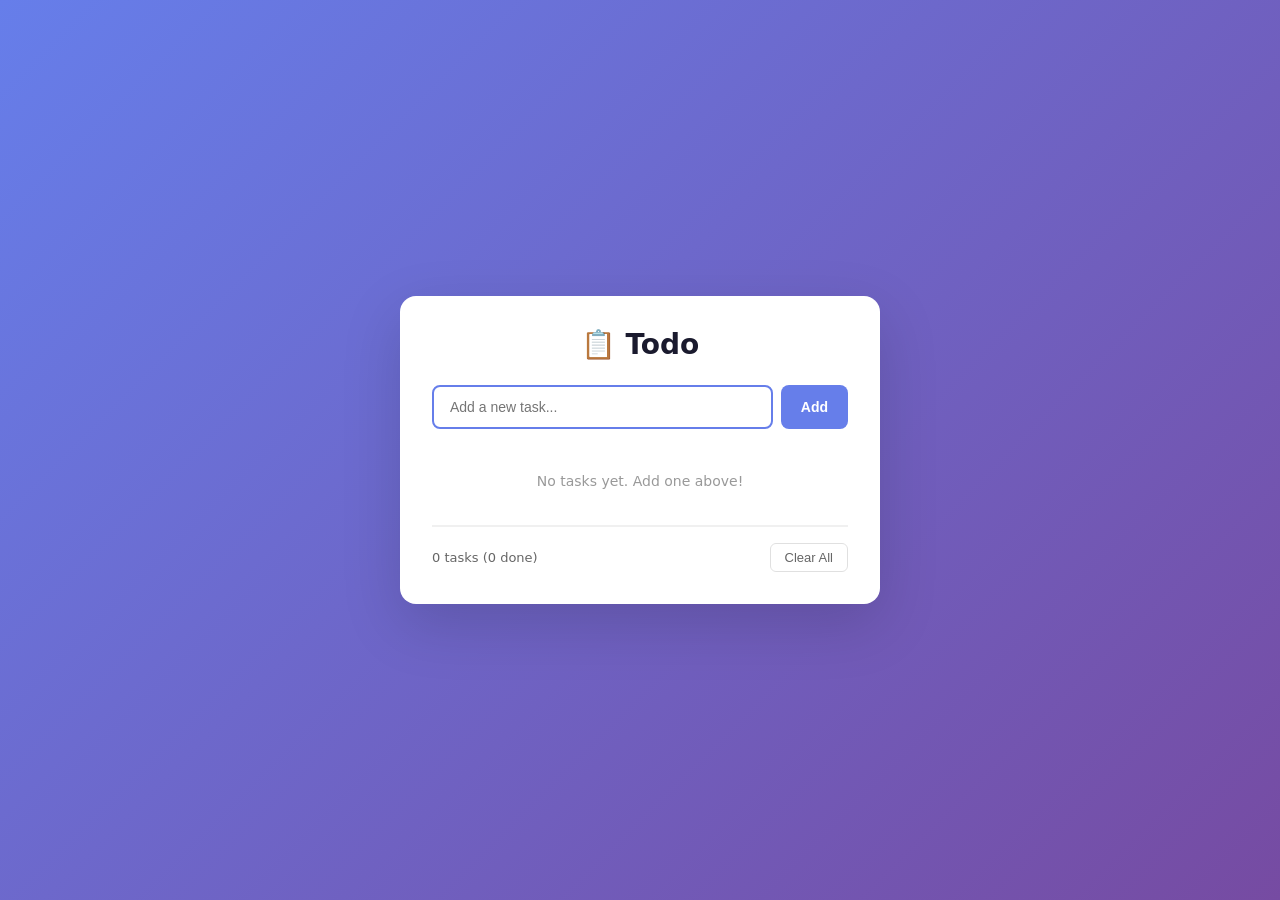
==== todo_app.html @ 15849134 "Adding test file" ====
<!DOCTYPE html>
<html lang="en">
<head>
  <meta charset="UTF-8">
  <meta name="viewport" content="width=device-width, initial-scale=1.0">
  <title>Todo App</title>
  <style>
    * {
      margin: 0;
      padding: 0;
      box-sizing: border-box;
    }

    body {
      font-family: system-ui, -apple-system, sans-serif;
      background: linear-gradient(135deg, #667eea 0%, #764ba2 100%);
      min-height: 100vh;
      display: flex;
      justify-content: center;
      align-items: center;
      padding: 20px;
    }

    .container {
      background: white;
      border-radius: 16px;
      padding: 32px;
      width: 100%;
      max-width: 480px;
      box-shadow: 0 20px 60px rgba(0, 0, 0, 0.15);
    }

    h1 {
      font-size: 28px;
      color: #1a1a2e;
      margin-bottom: 24px;
      text-align: center;
    }

    .input-group {
      display: flex;
      gap: 8px;
      margin-bottom: 24px;
    }

    .input-group input {
      flex: 1;
      padding: 12px 16px;
      border: 2px solid #e0e0e0;
      border-radius: 8px;
      font-size: 14px;
      outline: none;
      transition: border-color 0.2s;
    }

    .input-group input:focus {
      border-color: #667eea;
    }

    .input-group button {
      padding: 12px 20px;
      background: #667eea;
      color: white;
      border: none;
      border-radius: 8px;
      font-size: 14px;
      font-weight: 600;
      cursor: pointer;
      transition: background 0.2s;
    }

    .input-group button:hover {
      background: #5a6fd6;
    }

    .todo-list {
      list-style: none;
    }

    .todo-item {
      display: flex;
      align-items: center;
      justify-content: space-between;
      padding: 12px 16px;
      background: #f8f9ff;
      border-radius: 8px;
      margin-bottom: 8px;
      transition: background 0.2s;
    }

    .todo-item:hover {
      background: #eef0ff;
    }

    .todo-item .left {
      display: flex;
      align-items: center;
      gap: 12px;
    }

    .todo-item input[type="checkbox"] {
      width: 18px;
      height: 18px;
      accent-color: #667eea;
      cursor: pointer;
    }

    .todo-item .text {
      font-size: 15px;
      color: #333;
    }

    .todo-item .text.done {
      text-decoration: line-through;
      color: #999;
    }

    .todo-item .delete-btn {
      background: none;
      border: none;
      color: #ff6b6b;
      font-size: 18px;
      cursor: pointer;
      padding: 4px 8px;
      border-radius: 4px;
      transition: background 0.2s;
    }

    .todo-item .delete-btn:hover {
      background: #ffe0e0;
    }

    .empty-msg {
      text-align: center;
      color: #999;
      font-size: 14px;
      padding: 20px 0;
    }

    .stats {
      display: flex;
      justify-content: space-between;
      align-items: center;
      margin-top: 16px;
      padding-top: 16px;
      border-top: 2px solid #f0f0f0;
      font-size: 13px;
      color: #666;
    }

    .clear-btn {
      background: none;
      border: 1px solid #e0e0e0;
      padding: 6px 14px;
      border-radius: 6px;
      font-size: 13px;
      color: #666;
      cursor: pointer;
      transition: all 0.2s;
    }

    .clear-btn:hover {
      background: #ff6b6b;
      color: white;
      border-color: #ff6b6b;
    }
  </style>
</head>
<body>
  <div class="container">
    <h1>📋 Todo</h1>
    <div class="input-group">
      <input type="text" id="todoInput" placeholder="Add a new task..." autofocus>
      <button id="addBtn">Add</button>
    </div>
    <ul class="todo-list" id="todoList">
      <li class="empty-msg">No tasks yet. Add one above!</li>
    </ul>
    <div class="stats">
      <span id="taskCount">0 tasks</span>
      <button class="clear-btn" id="clearBtn">Clear All</button>
    </div>
  </div>

  <script>
    const input = document.getElementById('todoInput');
    const addBtn = document.getElementById('addBtn');
    const todoList = document.getElementById('todoList');
    const taskCount = document.getElementById('taskCount');
    const clearBtn = document.getElementById('clearBtn');

    let tasks = JSON.parse(localStorage.getItem('tasks')) || [];

    function render() {
      todoList.innerHTML = '';
      if (tasks.length === 0) {
        todoList.innerHTML = '<li class="empty-msg">No tasks yet. Add one above!</li>';
      } else {
        tasks.forEach((task, index) => {
          const li = document.createElement('li');
          li.className = 'todo-item';
          li.innerHTML = `
            <div class="left">
              <input type="checkbox" ${task.done ? 'checked' : ''}>
              <span class="text ${task.done ? 'done' : ''}">${escapeHtml(task.text)}</span>
            </div>
            <button class="delete-btn">&times;</button>
          `;
          const checkbox = li.querySelector('input[type="checkbox"]');
          checkbox.addEventListener('change', () => toggleTask(index));
          li.querySelector('.delete-btn').addEventListener('click', () => deleteTask(index));
          todoList.appendChild(li);
        });
      }
      const done = tasks.filter(t => t.done).length;
      taskCount.textContent = `${tasks.length} tasks (${done} done)`;
      localStorage.setItem('tasks', JSON.stringify(tasks));
    }

    function escapeHtml(text) {
      const div = document.createElement('div');
      div.textContent = text;
      return div.innerHTML;
    }

    function addTask() {
      const text = input.value.trim();
      if (!text) return;
      tasks.push({ text, done: false });
      input.value = '';
      input.focus();
      render();
    }

    function toggleTask(index) {
      tasks[index].done = !tasks[index].done;
      render();
    }

    function deleteTask(index) {
      tasks.splice(index, 1);
      render();
    }

    function clearAll() {
      if (tasks.length === 0) return;
      if (confirm('Delete all tasks?')) {
        tasks = [];
        render();
      }
    }

    addBtn.addEventListener('click', addTask);
    input.addEventListener('keydown', e => { if (e.key === 'Enter') addTask(); });
    clearBtn.addEventListener('click', clearAll);

    render();
  </script>
</body>
</html>
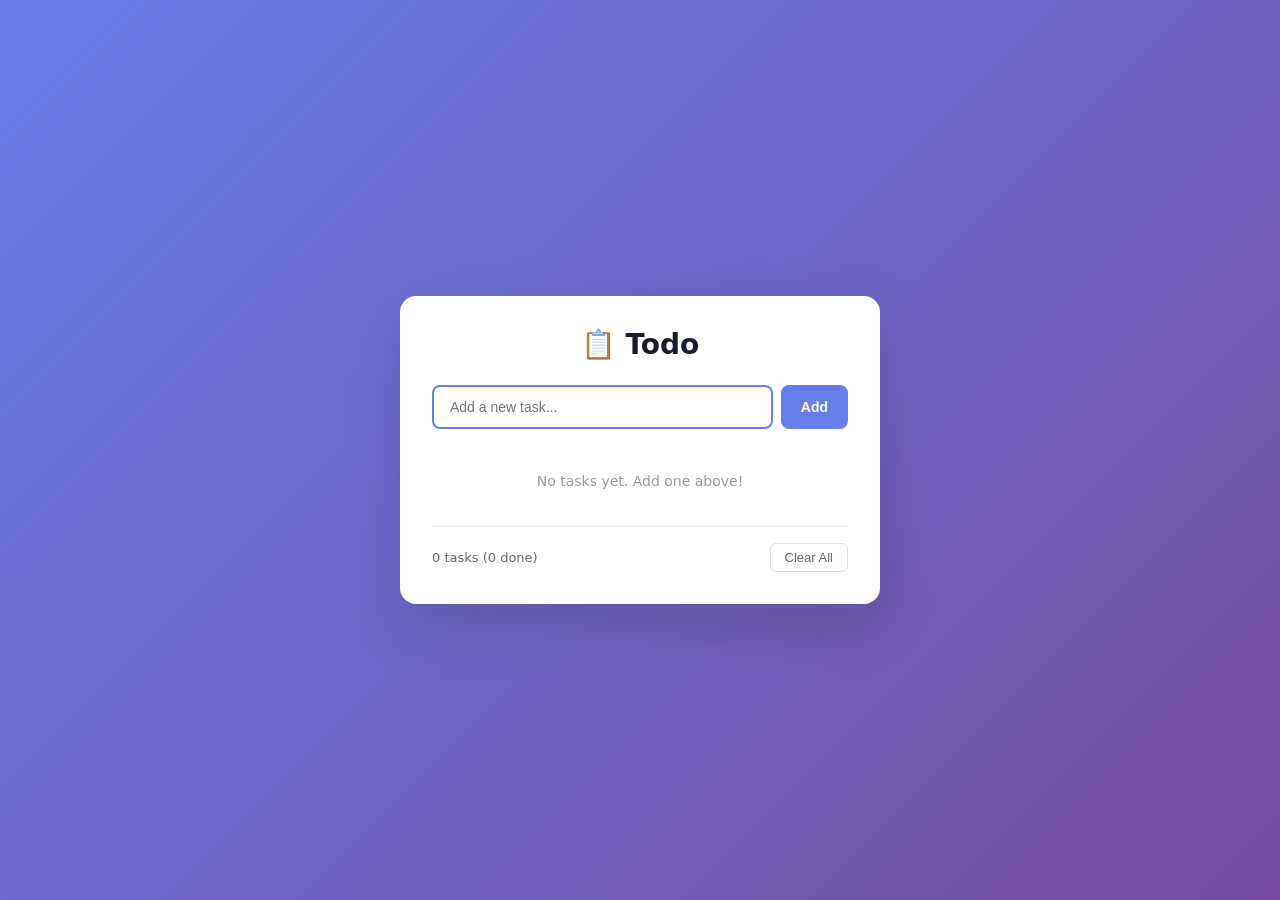
==== commit dbbe058f: "Add style and scrpt file" ====
--- a/todo_app.html
+++ b/todo_app.html
@@ -4,167 +4,7 @@
   <meta charset="UTF-8">
   <meta name="viewport" content="width=device-width, initial-scale=1.0">
   <title>Todo App</title>
-  <style>
-    * {
-      margin: 0;
-      padding: 0;
-      box-sizing: border-box;
-    }
-
-    body {
-      font-family: system-ui, -apple-system, sans-serif;
-      background: linear-gradient(135deg, #667eea 0%, #764ba2 100%);
-      min-height: 100vh;
-      display: flex;
-      justify-content: center;
-      align-items: center;
-      padding: 20px;
-    }
-
-    .container {
-      background: white;
-      border-radius: 16px;
-      padding: 32px;
-      width: 100%;
-      max-width: 480px;
-      box-shadow: 0 20px 60px rgba(0, 0, 0, 0.15);
-    }
-
-    h1 {
-      font-size: 28px;
-      color: #1a1a2e;
-      margin-bottom: 24px;
-      text-align: center;
-    }
-
-    .input-group {
-      display: flex;
-      gap: 8px;
-      margin-bottom: 24px;
-    }
-
-    .input-group input {
-      flex: 1;
-      padding: 12px 16px;
-      border: 2px solid #e0e0e0;
-      border-radius: 8px;
-      font-size: 14px;
-      outline: none;
-      transition: border-color 0.2s;
-    }
-
-    .input-group input:focus {
-      border-color: #667eea;
-    }
-
-    .input-group button {
-      padding: 12px 20px;
-      background: #667eea;
-      color: white;
-      border: none;
-      border-radius: 8px;
-      font-size: 14px;
-      font-weight: 600;
-      cursor: pointer;
-      transition: background 0.2s;
-    }
-
-    .input-group button:hover {
-      background: #5a6fd6;
-    }
-
-    .todo-list {
-      list-style: none;
-    }
-
-    .todo-item {
-      display: flex;
-      align-items: center;
-      justify-content: space-between;
-      padding: 12px 16px;
-      background: #f8f9ff;
-      border-radius: 8px;
-      margin-bottom: 8px;
-      transition: background 0.2s;
-    }
-
-    .todo-item:hover {
-      background: #eef0ff;
-    }
-
-    .todo-item .left {
-      display: flex;
-      align-items: center;
-      gap: 12px;
-    }
-
-    .todo-item input[type="checkbox"] {
-      width: 18px;
-      height: 18px;
-      accent-color: #667eea;
-      cursor: pointer;
-    }
-
-    .todo-item .text {
-      font-size: 15px;
-      color: #333;
-    }
-
-    .todo-item .text.done {
-      text-decoration: line-through;
-      color: #999;
-    }
-
-    .todo-item .delete-btn {
-      background: none;
-      border: none;
-      color: #ff6b6b;
-      font-size: 18px;
-      cursor: pointer;
-      padding: 4px 8px;
-      border-radius: 4px;
-      transition: background 0.2s;
-    }
-
-    .todo-item .delete-btn:hover {
-      background: #ffe0e0;
-    }
-
-    .empty-msg {
-      text-align: center;
-      color: #999;
-      font-size: 14px;
-      padding: 20px 0;
-    }
-
-    .stats {
-      display: flex;
-      justify-content: space-between;
-      align-items: center;
-      margin-top: 16px;
-      padding-top: 16px;
-      border-top: 2px solid #f0f0f0;
-      font-size: 13px;
-      color: #666;
-    }
-
-    .clear-btn {
-      background: none;
-      border: 1px solid #e0e0e0;
-      padding: 6px 14px;
-      border-radius: 6px;
-      font-size: 13px;
-      color: #666;
-      cursor: pointer;
-      transition: all 0.2s;
-    }
-
-    .clear-btn:hover {
-      background: #ff6b6b;
-      color: white;
-      border-color: #ff6b6b;
-    }
-  </style>
+  <link rel="stylesheet" href="style.css">
 </head>
 <body>
   <div class="container">
@@ -182,79 +22,6 @@
     </div>
   </div>
 
-  <script>
-    const input = document.getElementById('todoInput');
-    const addBtn = document.getElementById('addBtn');
-    const todoList = document.getElementById('todoList');
-    const taskCount = document.getElementById('taskCount');
-    const clearBtn = document.getElementById('clearBtn');
-
-    let tasks = JSON.parse(localStorage.getItem('tasks')) || [];
-
-    function render() {
-      todoList.innerHTML = '';
-      if (tasks.length === 0) {
-        todoList.innerHTML = '<li class="empty-msg">No tasks yet. Add one above!</li>';
-      } else {
-        tasks.forEach((task, index) => {
-          const li = document.createElement('li');
-          li.className = 'todo-item';
-          li.innerHTML = `
-            <div class="left">
-              <input type="checkbox" ${task.done ? 'checked' : ''}>
-              <span class="text ${task.done ? 'done' : ''}">${escapeHtml(task.text)}</span>
-            </div>
-            <button class="delete-btn">&times;</button>
-          `;
-          const checkbox = li.querySelector('input[type="checkbox"]');
-          checkbox.addEventListener('change', () => toggleTask(index));
-          li.querySelector('.delete-btn').addEventListener('click', () => deleteTask(index));
-          todoList.appendChild(li);
-        });
-      }
-      const done = tasks.filter(t => t.done).length;
-      taskCount.textContent = `${tasks.length} tasks (${done} done)`;
-      localStorage.setItem('tasks', JSON.stringify(tasks));
-    }
-
-    function escapeHtml(text) {
-      const div = document.createElement('div');
-      div.textContent = text;
-      return div.innerHTML;
-    }
-
-    function addTask() {
-      const text = input.value.trim();
-      if (!text) return;
-      tasks.push({ text, done: false });
-      input.value = '';
-      input.focus();
-      render();
-    }
-
-    function toggleTask(index) {
-      tasks[index].done = !tasks[index].done;
-      render();
-    }
-
-    function deleteTask(index) {
-      tasks.splice(index, 1);
-      render();
-    }
-
-    function clearAll() {
-      if (tasks.length === 0) return;
-      if (confirm('Delete all tasks?')) {
-        tasks = [];
-        render();
-      }
-    }
-
-    addBtn.addEventListener('click', addTask);
-    input.addEventListener('keydown', e => { if (e.key === 'Enter') addTask(); });
-    clearBtn.addEventListener('click', clearAll);
-
-    render();
-  </script>
+  <script src="script.js"></script>
 </body>
 </html>
--- a/style.css
+++ b/style.css
@@ -0,0 +1,159 @@
+* {
+  margin: 0;
+  padding: 0;
+  box-sizing: border-box;
+}
+
+body {
+  font-family: system-ui, -apple-system, sans-serif;
+  background: linear-gradient(135deg, #667eea 0%, #764ba2 100%);
+  min-height: 100vh;
+  display: flex;
+  justify-content: center;
+  align-items: center;
+  padding: 20px;
+}
+
+.container {
+  background: white;
+  border-radius: 16px;
+  padding: 32px;
+  width: 100%;
+  max-width: 480px;
+  box-shadow: 0 20px 60px rgba(0, 0, 0, 0.15);
+}
+
+h1 {
+  font-size: 28px;
+  color: #1a1a2e;
+  margin-bottom: 24px;
+  text-align: center;
+}
+
+.input-group {
+  display: flex;
+  gap: 8px;
+  margin-bottom: 24px;
+}
+
+.input-group input {
+  flex: 1;
+  padding: 12px 16px;
+  border: 2px solid #e0e0e0;
+  border-radius: 8px;
+  font-size: 14px;
+  outline: none;
+  transition: border-color 0.2s;
+}
+
+.input-group input:focus {
+  border-color: #667eea;
+}
+
+.input-group button {
+  padding: 12px 20px;
+  background: #667eea;
+  color: white;
+  border: none;
+  border-radius: 8px;
+  font-size: 14px;
+  font-weight: 600;
+  cursor: pointer;
+  transition: background 0.2s;
+}
+
+.input-group button:hover {
+  background: #5a6fd6;
+}
+
+.todo-list {
+  list-style: none;
+}
+
+.todo-item {
+  display: flex;
+  align-items: center;
+  justify-content: space-between;
+  padding: 12px 16px;
+  background: #f8f9ff;
+  border-radius: 8px;
+  margin-bottom: 8px;
+  transition: background 0.2s;
+}
+
+.todo-item:hover {
+  background: #eef0ff;
+}
+
+.todo-item .left {
+  display: flex;
+  align-items: center;
+  gap: 12px;
+}
+
+.todo-item input[type="checkbox"] {
+  width: 18px;
+  height: 18px;
+  accent-color: #667eea;
+  cursor: pointer;
+}
+
+.todo-item .text {
+  font-size: 15px;
+  color: #333;
+}
+
+.todo-item .text.done {
+  text-decoration: line-through;
+  color: #999;
+}
+
+.todo-item .delete-btn {
+  background: none;
+  border: none;
+  color: #ff6b6b;
+  font-size: 18px;
+  cursor: pointer;
+  padding: 4px 8px;
+  border-radius: 4px;
+  transition: background 0.2s;
+}
+
+.todo-item .delete-btn:hover {
+  background: #ffe0e0;
+}
+
+.empty-msg {
+  text-align: center;
+  color: #999;
+  font-size: 14px;
+  padding: 20px 0;
+}
+
+.stats {
+  display: flex;
+  justify-content: space-between;
+  align-items: center;
+  margin-top: 16px;
+  padding-top: 16px;
+  border-top: 2px solid #f0f0f0;
+  font-size: 13px;
+  color: #666;
+}
+
+.clear-btn {
+  background: none;
+  border: 1px solid #e0e0e0;
+  padding: 6px 14px;
+  border-radius: 6px;
+  font-size: 13px;
+  color: #666;
+  cursor: pointer;
+  transition: all 0.2s;
+}
+
+.clear-btn:hover {
+  background: #ff6b6b;
+  color: white;
+  border-color: #ff6b6b;
+}
